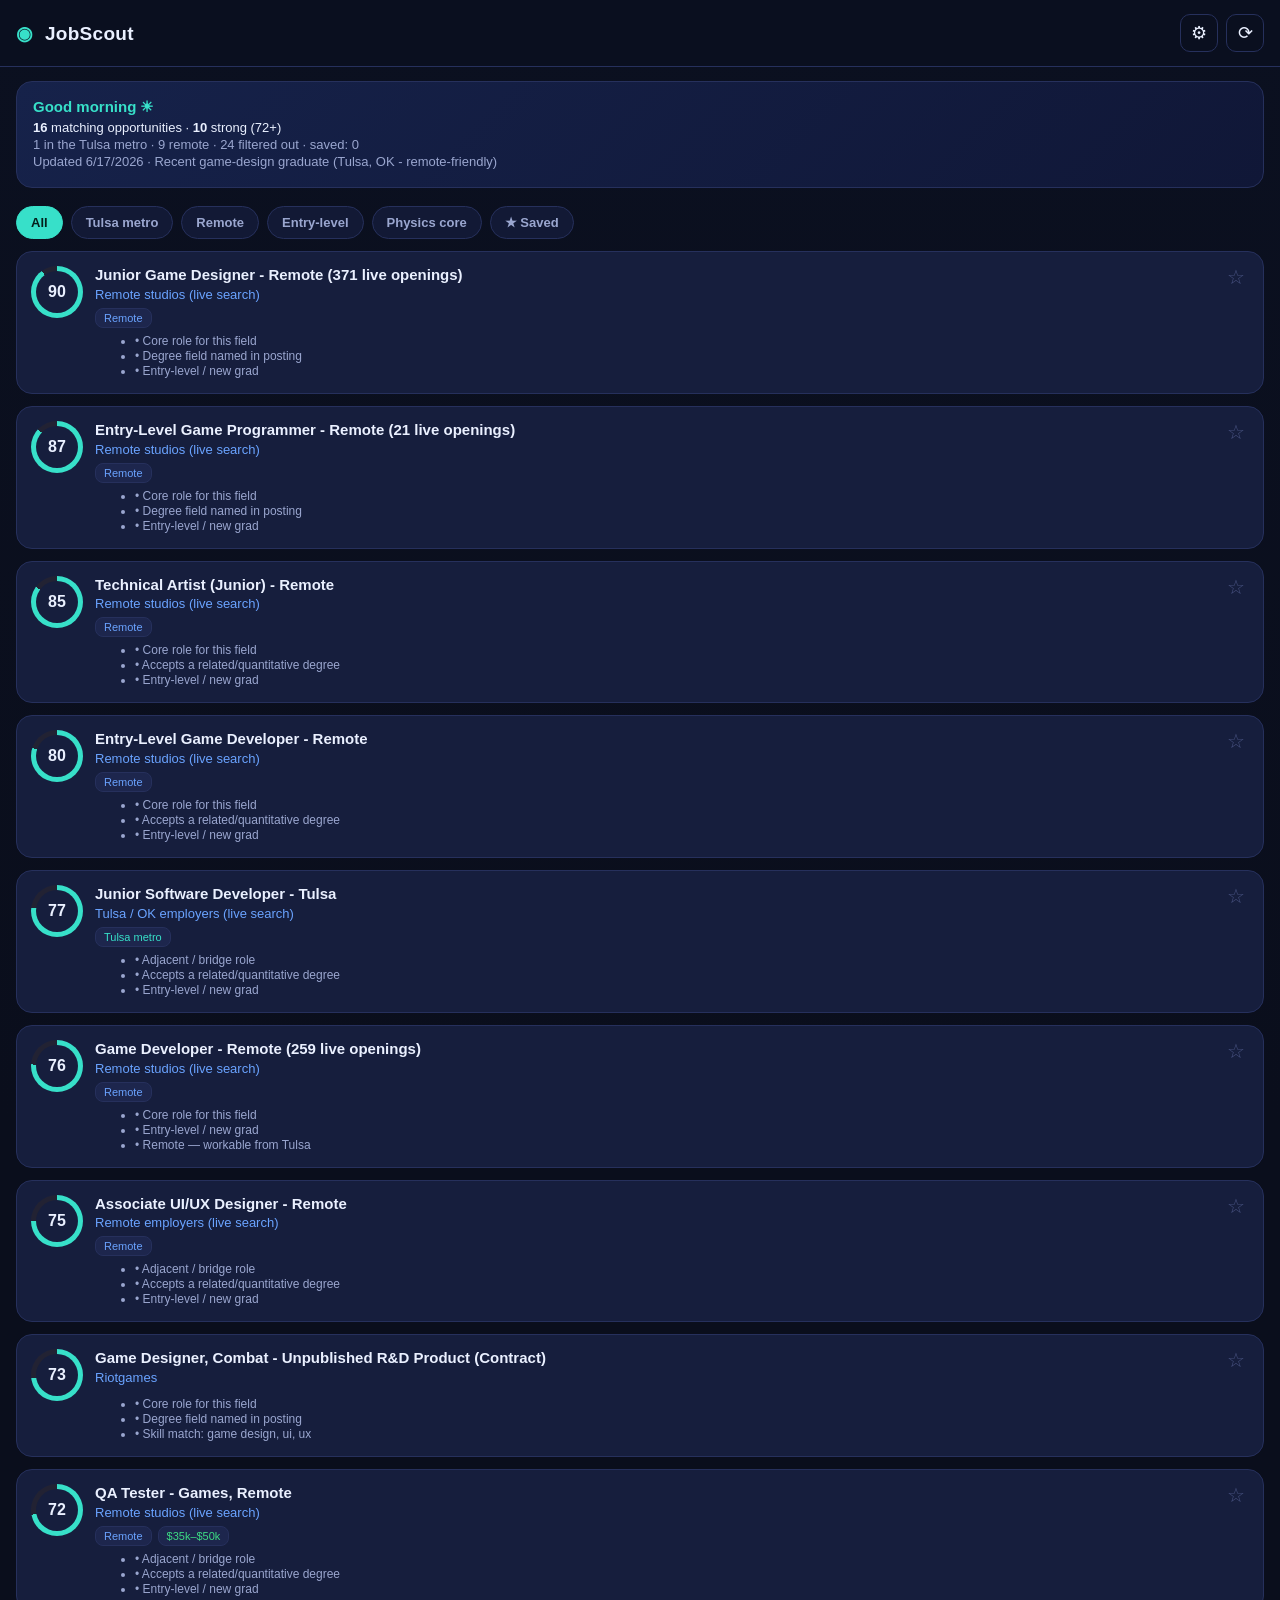
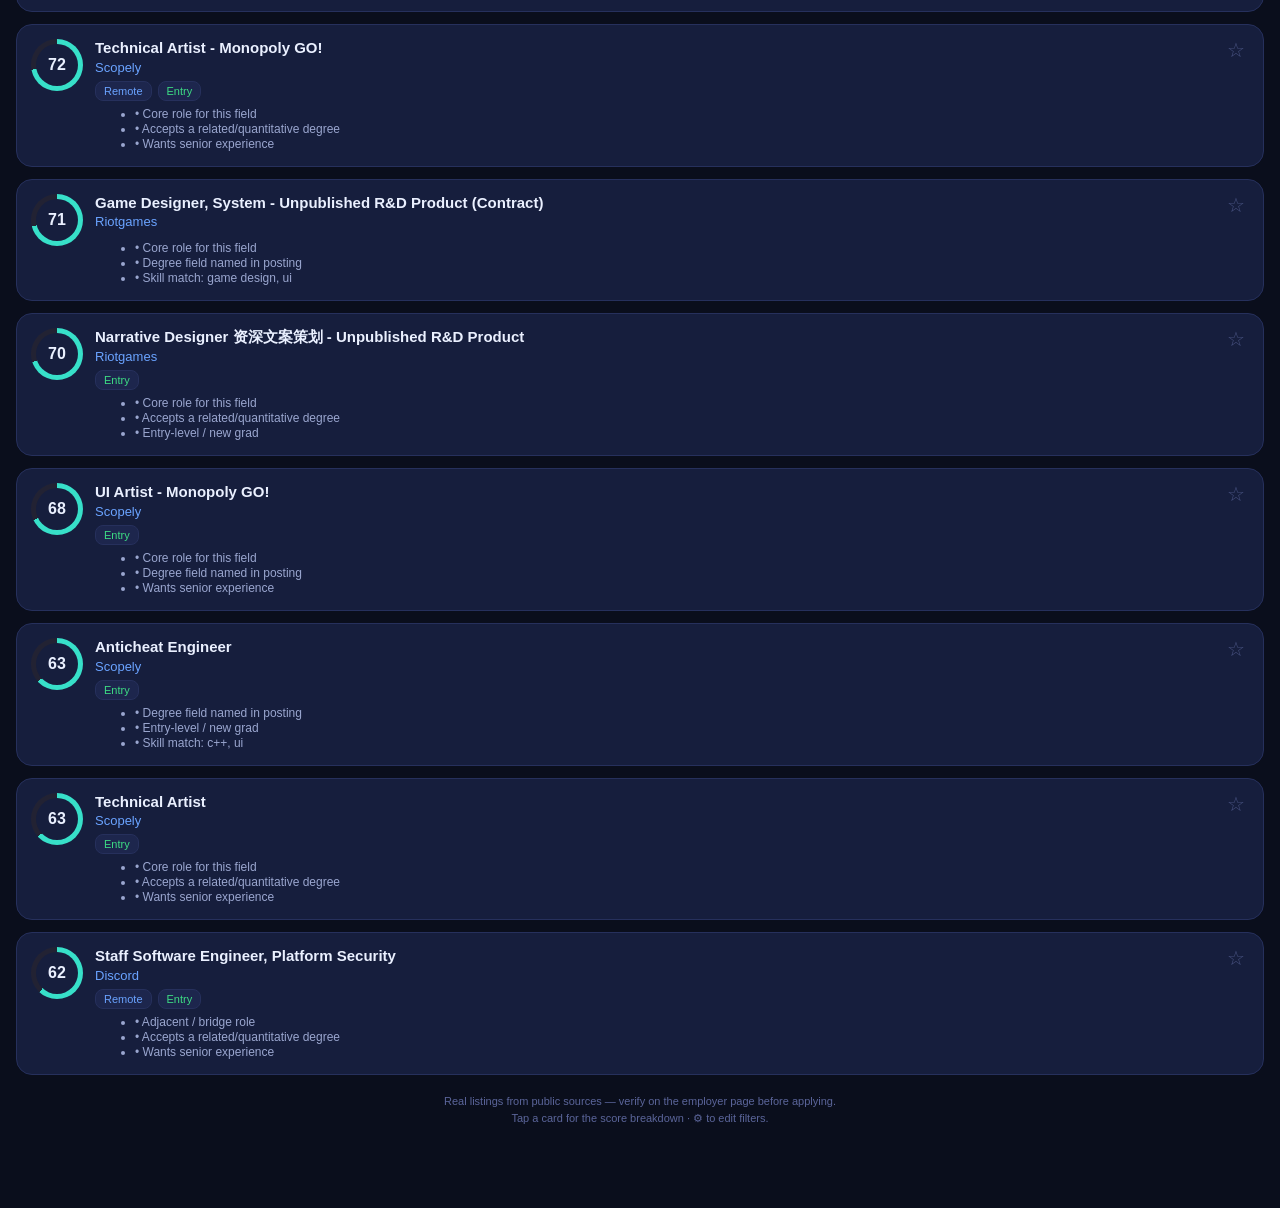
==== gamedesign/index.html @ 34601854 "JobScout site: physics + game-design editions" ====
<!DOCTYPE html>
<html lang="en">
<head>
<meta charset="utf-8">
<meta name="viewport" content="width=device-width, initial-scale=1, viewport-fit=cover">
<meta name="theme-color" content="#0b1020">
<link rel="manifest" href="manifest.webmanifest">
<link rel="apple-touch-icon" href="icons/icon-192.png">
<link rel="stylesheet" href="styles.css">
<title>JobScout — Game Design</title>
</head>
<body>
<header class="topbar">
  <div class="brand"><span class="logo">◉</span> JobScout</div>
  <div class="topactions">
    <button id="settingsBtn" class="ghost" title="Filters" aria-label="Filters">⚙</button>
    <button id="refreshBtn" class="ghost" title="Reload" aria-label="Reload">⟳</button>
  </div>
</header>

<section class="briefing" id="briefing"></section>

<nav class="filters" id="filters">
  <button class="chip active" data-f="all">All</button>
  <button class="chip" data-f="tulsa">Tulsa metro</button>
  <button class="chip" data-f="remote">Remote</button>
  <button class="chip" data-f="entry">Entry-level</button>
  <button class="chip" data-f="strong">Physics core</button>
  <button class="chip" data-f="saved">★ Saved</button>
</nav>

<main id="list" class="list"></main>

<div id="sheet" class="sheet hidden">
  <div class="sheet-card" id="sheetCard"></div>
  <button class="sheet-close" id="sheetClose">Close</button>
</div>

<div id="settings" class="sheet hidden">
  <div class="sheet-card" id="settingsCard"></div>
  <button class="sheet-close" id="settingsClose">Done</button>
</div>

<footer class="foot" id="foot"></footer>
<script src="app.js"></script>
</body>
</html>
---- gamedesign/styles.css ----
:root{
  --bg:#0b1020; --bg2:#121935; --card:#161e3d; --line:#26305c;
  --txt:#eaf0ff; --mut:#9aa6cf; --accent:#37e0c9; --accent2:#6aa3ff;
  --good:#3ddc84; --warn:#ffcf5c; --bad:#ff7a7a; --star:#ffd24a;
}
*{box-sizing:border-box;-webkit-tap-highlight-color:transparent}
body{margin:0;background:linear-gradient(180deg,#0b1020,#0a0e1c 40%);color:var(--txt);
  font-family:-apple-system,BlinkMacSystemFont,"Segoe UI",Roboto,Helvetica,Arial,sans-serif;
  padding-bottom:64px}
.topbar{position:sticky;top:0;z-index:10;display:flex;align-items:center;justify-content:space-between;
  padding:14px 16px calc(14px);background:rgba(11,16,32,.92);backdrop-filter:blur(8px);
  border-bottom:1px solid var(--line);padding-top:max(14px,env(safe-area-inset-top))}
.brand{font-weight:800;font-size:19px;letter-spacing:.3px}
.logo{color:var(--accent);margin-right:6px}
.ghost{background:transparent;border:1px solid var(--line);color:var(--txt);border-radius:10px;
  width:38px;height:38px;font-size:18px}
.briefing{margin:14px 16px;padding:16px;border-radius:16px;
  background:linear-gradient(135deg,#16224a,#101737);border:1px solid var(--line)}
.briefing h2{margin:0 0 4px;font-size:15px;color:var(--accent)}
.briefing p{margin:2px 0;font-size:13px;color:var(--mut)}
.briefing .big{font-size:13px;color:var(--txt)}
.filters{display:flex;gap:8px;overflow-x:auto;padding:4px 16px 12px;scrollbar-width:none}
.filters::-webkit-scrollbar{display:none}
.chip{white-space:nowrap;background:var(--bg2);border:1px solid var(--line);color:var(--mut);
  padding:8px 14px;border-radius:999px;font-size:13px;font-weight:600}
.chip.active{background:var(--accent);color:#04201c;border-color:var(--accent)}
.list{display:flex;flex-direction:column;gap:12px;padding:0 16px}
.jobcard{background:var(--card);border:1px solid var(--line);border-radius:16px;padding:14px;
  display:flex;gap:12px;align-items:flex-start;position:relative}
.score{flex:0 0 52px;width:52px;height:52px;border-radius:50%;display:grid;place-items:center;
  font-weight:800;font-size:16px;background:conic-gradient(var(--accent) calc(var(--p)*1%),#223 0);}
.score span{width:42px;height:42px;border-radius:50%;background:var(--card);display:grid;place-items:center}
.jc-body{flex:1;min-width:0}
.jc-title{font-weight:700;font-size:15px;line-height:1.25;margin:0 0 2px}
.jc-co{font-size:13px;color:var(--accent2);margin:0 0 6px}
.tags{display:flex;flex-wrap:wrap;gap:6px;margin:6px 0}
.tag{font-size:11px;padding:3px 8px;border-radius:8px;background:#1d264d;color:var(--mut);border:1px solid var(--line)}
.tag.loc{color:var(--accent)} .tag.rem{color:var(--accent2)} .tag.sal{color:var(--good)}
.tag.entry{color:var(--good)} .tag.warn{color:var(--warn)}
.reasons{margin:6px 0 0;font-size:12px;color:var(--mut)}
.reasons li{margin:1px 0}
.star{position:absolute;top:12px;right:12px;background:transparent;border:none;color:#46507e;font-size:20px}
.star.on{color:var(--star)}
.sheet{position:fixed;inset:0;z-index:30;background:rgba(4,7,16,.6);display:flex;
  align-items:flex-end;justify-content:center}
.sheet.hidden{display:none}
.sheet-card{background:var(--bg2);width:100%;max-width:560px;max-height:82vh;overflow:auto;
  border-radius:20px 20px 0 0;padding:20px;border:1px solid var(--line)}
.sheet-card h2{margin:0 0 4px;font-size:18px}
.sheet-card .desc{font-size:14px;color:var(--mut);line-height:1.5;white-space:pre-wrap}
.subbars{margin:14px 0}
.bar{display:flex;align-items:center;gap:8px;margin:4px 0;font-size:12px;color:var(--mut)}
.bar .track{flex:1;height:7px;background:#223;border-radius:6px;overflow:hidden}
.bar .fill{height:100%;background:linear-gradient(90deg,var(--accent2),var(--accent))}
.applybtn{display:block;text-align:center;margin-top:12px;background:var(--accent);color:#04201c;
  font-weight:800;text-decoration:none;padding:14px;border-radius:14px}
.sheet-close{position:fixed;top:14px;right:16px;z-index:31;background:var(--card);color:var(--txt);
  border:1px solid var(--line);border-radius:10px;padding:8px 14px}
.foot{text-align:center;color:#5b659a;font-size:11px;padding:18px 24px;line-height:1.5}
.empty{text-align:center;color:var(--mut);padding:40px 20px}

/* --- settings / filter editor --- */
.topactions{display:flex;gap:8px}
.set-sec{margin:14px 0}
.set-sec h3{font-size:13px;color:var(--accent);margin:0 0 8px;font-weight:600}
.set-sec p.hint{font-size:12px;color:var(--mut);margin:0 0 8px}
.chiplist{display:flex;flex-wrap:wrap;gap:6px;margin-bottom:8px}
.fchip{display:inline-flex;align-items:center;gap:6px;font-size:12px;padding:5px 8px;border-radius:8px;
  background:#1d264d;border:1px solid var(--line);color:var(--txt)}
.fchip.off{opacity:.4;text-decoration:line-through}
.fchip b{cursor:pointer;color:var(--bad);font-weight:700}
.addrow{display:flex;gap:8px}
.addrow input{flex:1;background:#0e1430;border:1px solid var(--line);color:var(--txt);
  border-radius:10px;padding:10px;font-size:13px}
.addrow button{background:var(--accent);color:#04201c;border:none;border-radius:10px;padding:0 14px;font-weight:700}
.toggle{display:flex;align-items:center;justify-content:space-between;padding:10px 0;border-top:1px solid var(--line);font-size:14px}
.switch{width:46px;height:26px;border-radius:999px;background:#2a3360;position:relative;border:none}
.switch.on{background:var(--accent)}
.switch i{position:absolute;top:3px;left:3px;width:20px;height:20px;border-radius:50%;background:#fff;transition:left .15s}
.switch.on i{left:23px}
.resetbtn{width:100%;margin-top:14px;background:transparent;border:1px solid var(--line);color:var(--mut);
  padding:12px;border-radius:12px;font-size:13px}
.jobcard.hidden-job{opacity:.5}
.tag.hide{color:var(--bad)}
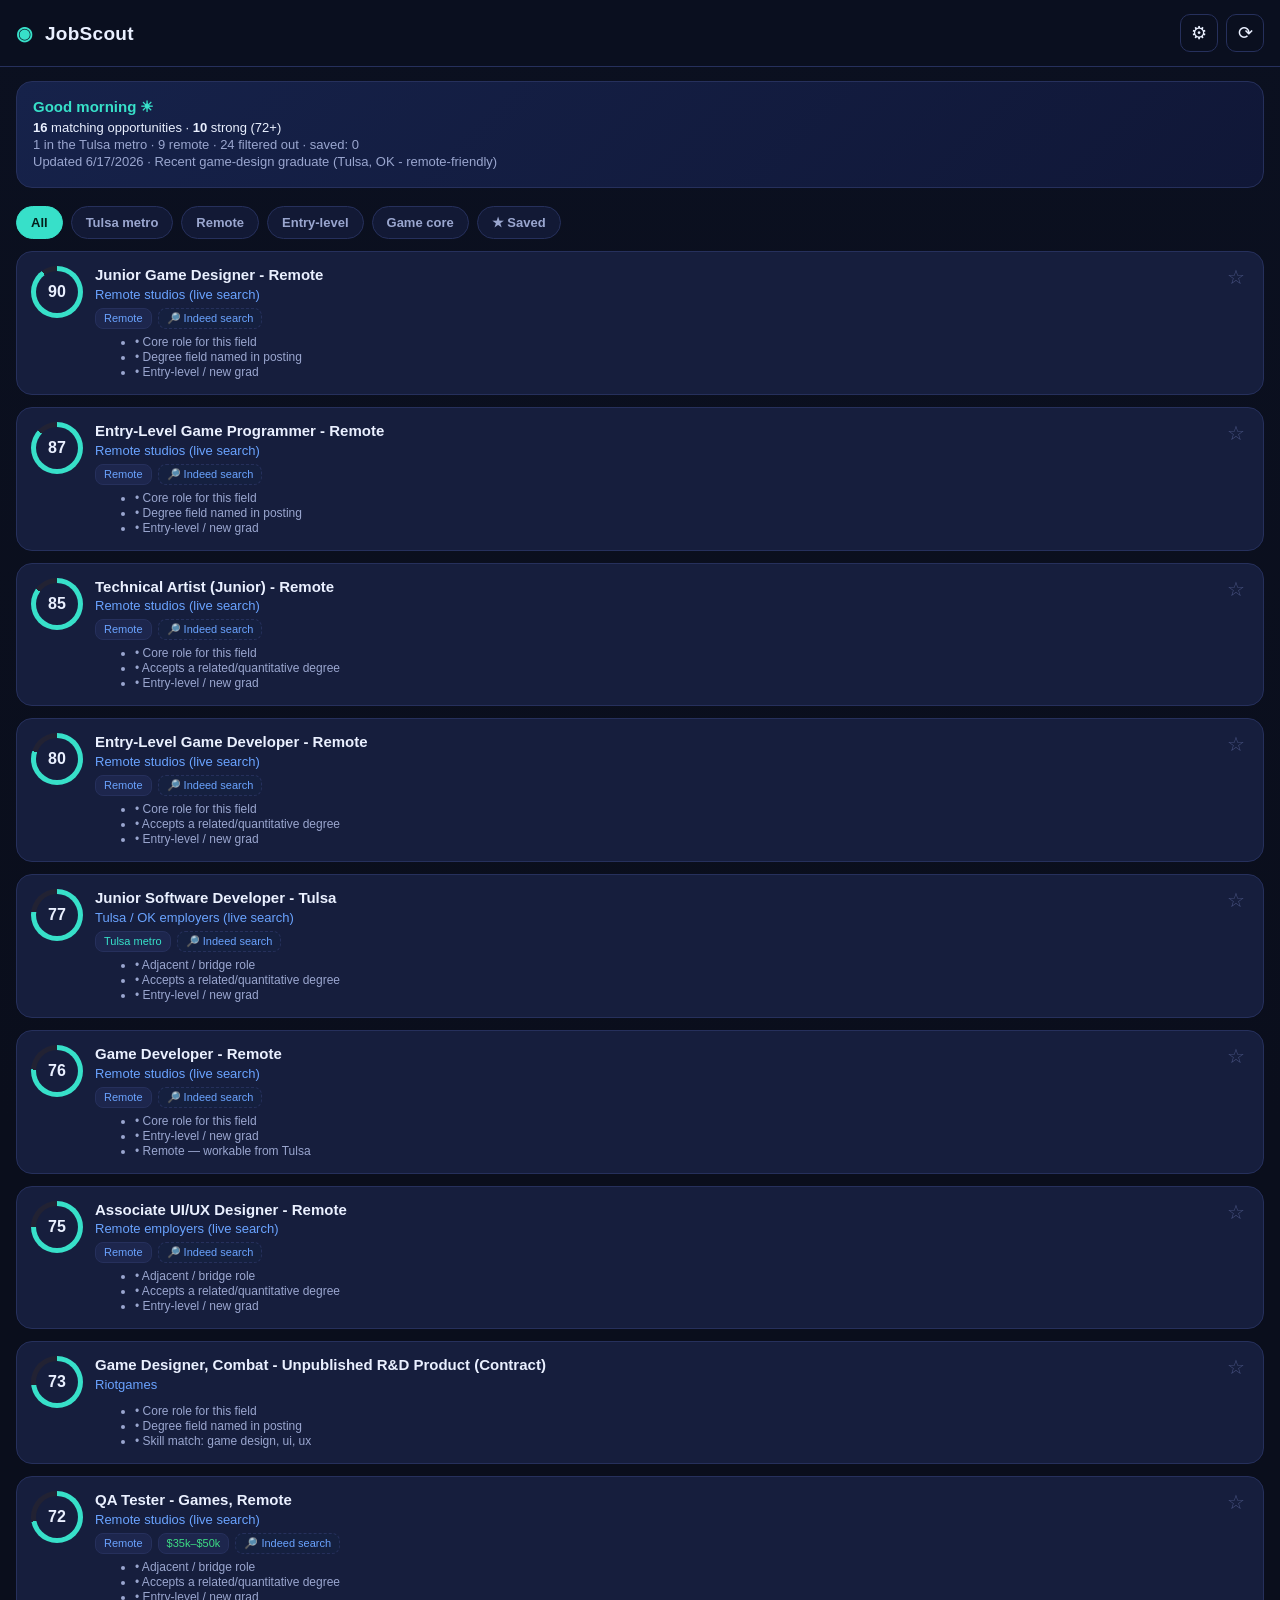
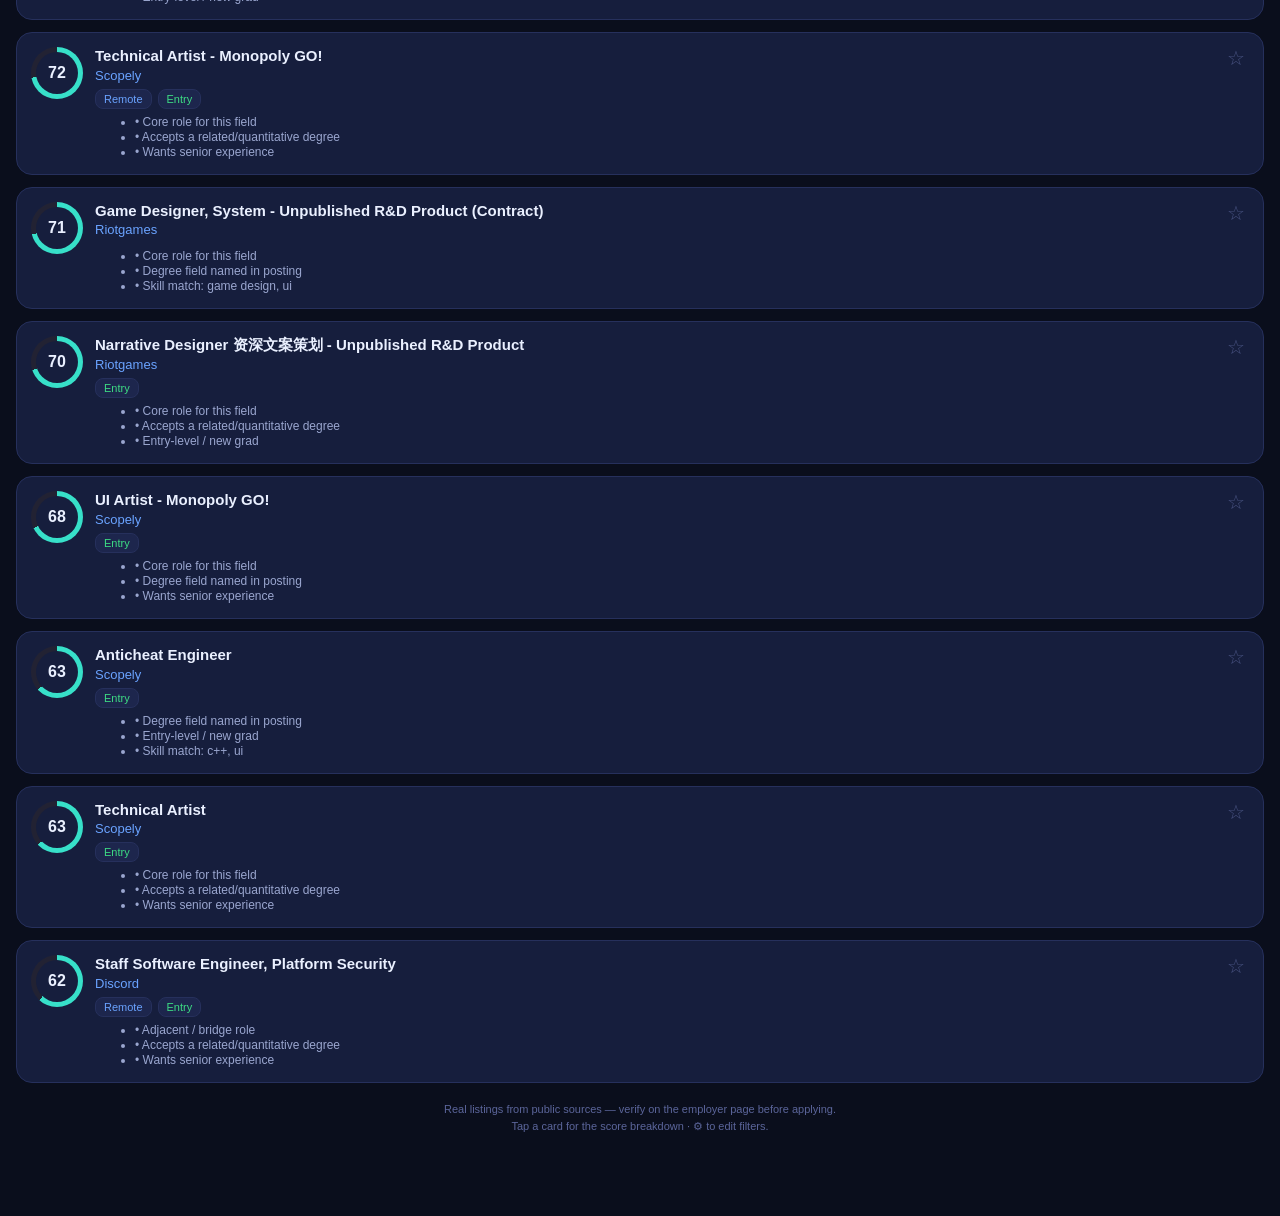
==== commit 6e7be5ee: "Filter row: multi-select AND toggles, edition-specific core label, custom-criteria chips" ====
--- a/gamedesign/index.html
+++ b/gamedesign/index.html
@@ -25,7 +25,7 @@
   <button class="chip" data-f="tulsa">Tulsa metro</button>
   <button class="chip" data-f="remote">Remote</button>
   <button class="chip" data-f="entry">Entry-level</button>
-  <button class="chip" data-f="strong">Physics core</button>
+  <button class="chip" data-f="strong">Game core</button>
   <button class="chip" data-f="saved">★ Saved</button>
 </nav>
 
--- a/gamedesign/styles.css
+++ b/gamedesign/styles.css
@@ -24,6 +24,11 @@
 .chip{white-space:nowrap;background:var(--bg2);border:1px solid var(--line);color:var(--mut);
   padding:8px 14px;border-radius:999px;font-size:13px;font-weight:600}
 .chip.active{background:var(--accent);color:#04201c;border-color:var(--accent)}
+.chip-div{flex:0 0 1px;width:1px;align-self:center;height:20px;background:var(--line);margin:0 4px}
+.chip.cust{border-style:dashed}
+.chip.cust.cust-on{background:#15203f;border-color:var(--accent2);color:var(--accent2)}
+.chip.cust.cust-hide{background:#2a1620;border-color:#7a3b52;color:#ffb3c7}
+.chip.cust.cust-show{background:#15261d;border-color:#3b7a52;color:#9be8b8}
 .list{display:flex;flex-direction:column;gap:12px;padding:0 16px}
 .jobcard{background:var(--card);border:1px solid var(--line);border-radius:16px;padding:14px;
   display:flex;gap:12px;align-items:flex-start;position:relative}
@@ -37,6 +42,8 @@
 .tag{font-size:11px;padding:3px 8px;border-radius:8px;background:#1d264d;color:var(--mut);border:1px solid var(--line)}
 .tag.loc{color:var(--accent)} .tag.rem{color:var(--accent2)} .tag.sal{color:var(--good)}
 .tag.entry{color:var(--good)} .tag.warn{color:var(--warn)}
+.tag.search{color:var(--accent2);background:#15203f;border-style:dashed}
+.searchnote{font-size:12.5px;color:var(--mut);line-height:1.5;background:#15203f;border:1px dashed var(--line);border-radius:10px;padding:10px 12px;margin:12px 0 0}
 .reasons{margin:6px 0 0;font-size:12px;color:var(--mut)}
 .reasons li{margin:1px 0}
 .star{position:absolute;top:12px;right:12px;background:transparent;border:none;color:#46507e;font-size:20px}
